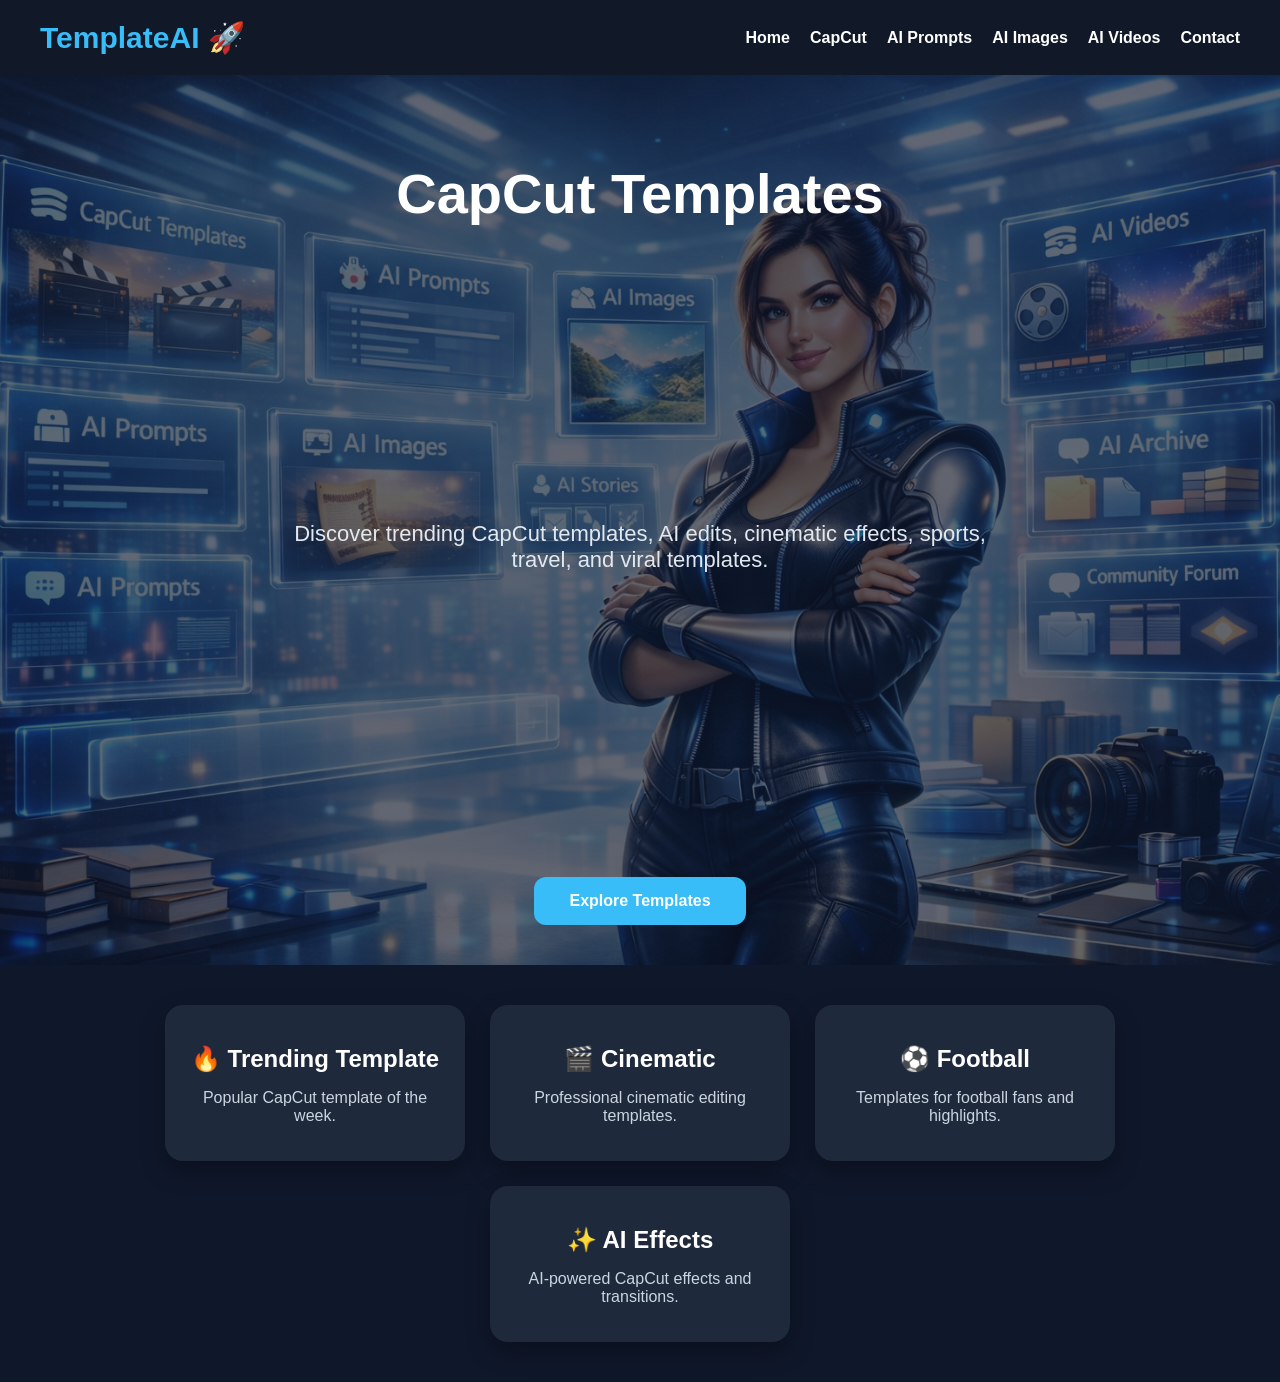
==== capcut.html @ dff2cbb7 "Update capcut.html" ====
<!DOCTYPE html>
<html lang="en">
<head>
<meta charset="UTF-8">
<meta name="viewport" content="width=device-width, initial-scale=1.0">
<title>CapCut Templates - TemplateAI</title>
<link rel="stylesheet" href="style.css">
</head>

<body>

<header>
<div class="logo">TemplateAI 🚀</div>

<nav>
<a href="index.html">Home</a>
<a href="capcut.html">CapCut</a>
<a href="#">AI Prompts</a>
<a href="#">AI Images</a>
<a href="#">AI Videos</a>
<a href="#">Contact</a>
</nav>
</header>

<section class="hero">
<h1>CapCut Templates</h1><p>Discover trending CapCut templates, AI edits, cinematic effects, sports, travel, and viral templates.</p>

<a class="button" href="#templates">Explore Templates</a>
</section>

<section class="cards">

<div class="card">
<h2>🔥 Trending Template</h2>
<p>Popular CapCut template of the week.</p>
</div>

<div class="card">
<h2>🎬 Cinematic</h2>
<p>Professional cinematic editing templates.</p>
</div>

<div class="card">
<h2>⚽ Football</h2>
<p>Templates for football fans and highlights.</p>
</div>

<div class="card">
<h2>✨ AI Effects</h2>
<p>AI-powered CapCut effects and transitions.</p>
</div>

</section>

</body>
</html>
---- style.css ----
body{
    margin:0;
    font-family:Arial,sans-serif;
    background:#0f172a;
    color:#ffffff;
}

header{
    display:flex;
    justify-content:space-between;
    align-items:center;
    padding:20px 40px;
    background:#111827;
    position:sticky;
    top:0;
    z-index:1000;
}

.logo{
    font-size:30px;
    font-weight:bold;
    color:#38bdf8;
}

.menu-btn{
    display:none;
    background:none;
    border:none;
    color:white;
    font-size:32px;
    cursor:pointer;
}

nav{
    display:flex;
    gap:20px;
}

nav a{
    color:white;
    text-decoration:none;
    font-weight:bold;
    transition:.3s;
}

nav a:hover{
    color:#38bdf8;
}

.hero{
    background:
    linear-gradient(rgba(15,23,42,.65),rgba(15,23,42,.65)),
    url("image_1784123699800.jpeg");
    background-size:cover;
    background-position:center;
    background-repeat:no-repeat;
    min-height:90vh;
    display:flex;
    flex-direction:column;
    justify-content:center;
    align-items:center;
    text-align:center;
    padding:40px 20px;
}

.hero h1{
    font-size:56px;
    margin-bottom:15px;
}

.hero p{
    font-size:22px;
    color:#e2e8f0;
    max-width:700px;
    margin:auto;
}

.button{
    display:inline-block;
    margin-top:25px;
    padding:15px 35px;
    background:#38bdf8;
    color:white;
    text-decoration:none;
    border-radius:12px;
    font-weight:bold;
    transition:.3s;
}

.button:hover{
    background:#0ea5e9;
    transform:scale(1.05);
}

.title{
    text-align:center;
    margin:50px 0 20px;
    font-size:34px;
}

input{
    width:80%;
    max-width:500px;
    padding:15px;
    margin-top:25px;
    border:none;
    border-radius:10px;
    font-size:18px;
    text-align:center;
    outline:none;
}

.cards{
    display:flex;
    flex-wrap:wrap;
    justify-content:center;
    gap:25px;
    padding:40px;
}

.card{
    width:260px;
    background:#1e293b;
    padding:20px;
    border-radius:18px;
    text-align:center;
    transition:.3s;
    box-shadow:0 10px 25px rgba(0,0,0,.3);
}

.card:hover{
    transform:translateY(-10px);
    background:#334155;
}

.card img{
    width:100%;
    height:180px;
    object-fit:cover;
    border-radius:12px;
    margin-bottom:15px;
}

.card h2{
    margin-bottom:10px;
}

.card p{
    color:#cbd5e1;
}

.card-link{
    text-decoration:none;
    color:white;
}

footer{
    background:#111827;
    text-align:center;
    padding:30px;
    margin-top:60px;
    color:#94a3b8;
}

@media (max-width:768px){

header{
    flex-direction:column;
    text-align:center;
    padding:20px;
}

.logo{
    font-size:38px;
    margin-bottom:15px;
}

.menu-btn{
    display:block;
    margin-bottom:15px;
}

nav{
    display:none;
    flex-direction:column;
    align-items:center;
    gap:15px;
    width:100%;
}

nav.show{
    display:flex;
}

nav a{
    font-size:18px;
}

.hero{
    min-height:70vh;
    padding:60px 20px;
}

.hero h1{
    font-size:40px;
}

.hero p{
    font-size:18px;
}

.cards{
    padding:20px;
}

.card{
    width:100%;
    max-width:340px;
}

input{
    width:90%;
}

}
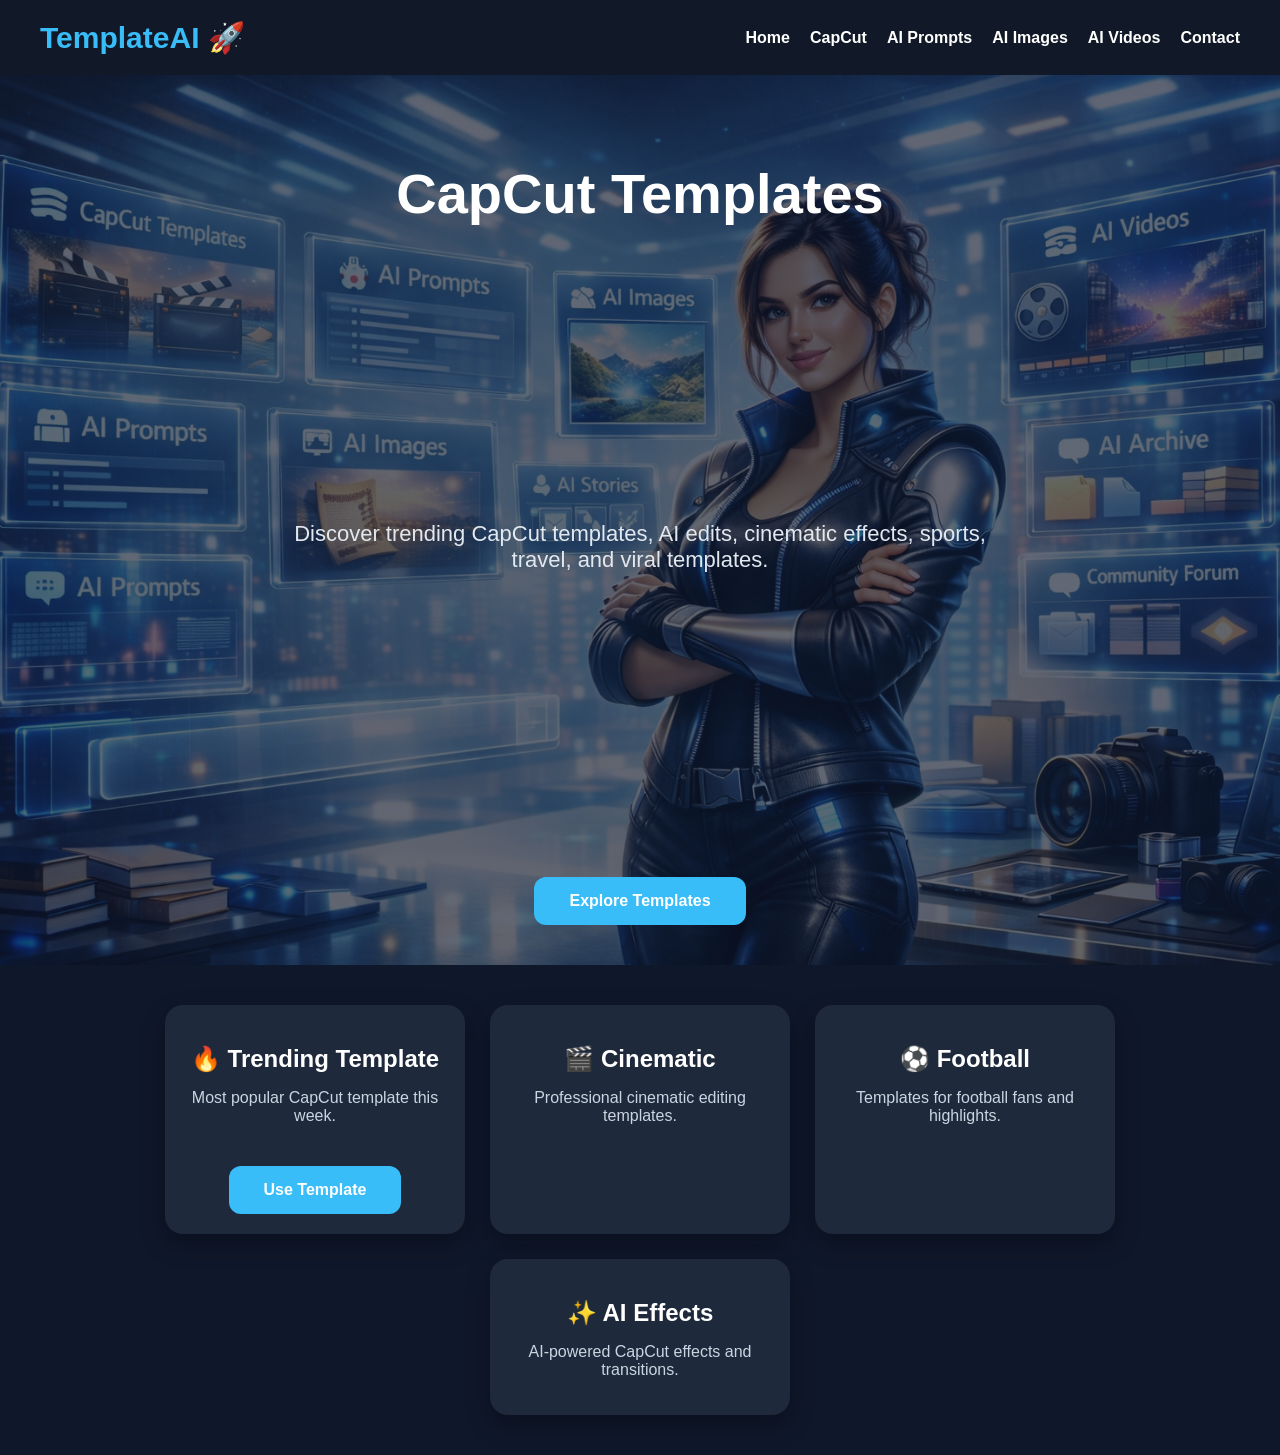
==== commit 175c6103: "Update capcut.html" ====
--- a/capcut.html
+++ b/capcut.html
@@ -28,11 +28,11 @@
 <a class="button" href="#templates">Explore Templates</a>
 </section>
 
-<section class="cards">
-
+<section class="cards" id="templates">
 <div class="card">
 <h2>🔥 Trending Template</h2>
-<p>Popular CapCut template of the week.</p>
+<p>Most popular CapCut template this week.</p>
+<a class="button" href="#">Use Template</a>
 </div>
 
 <div class="card">
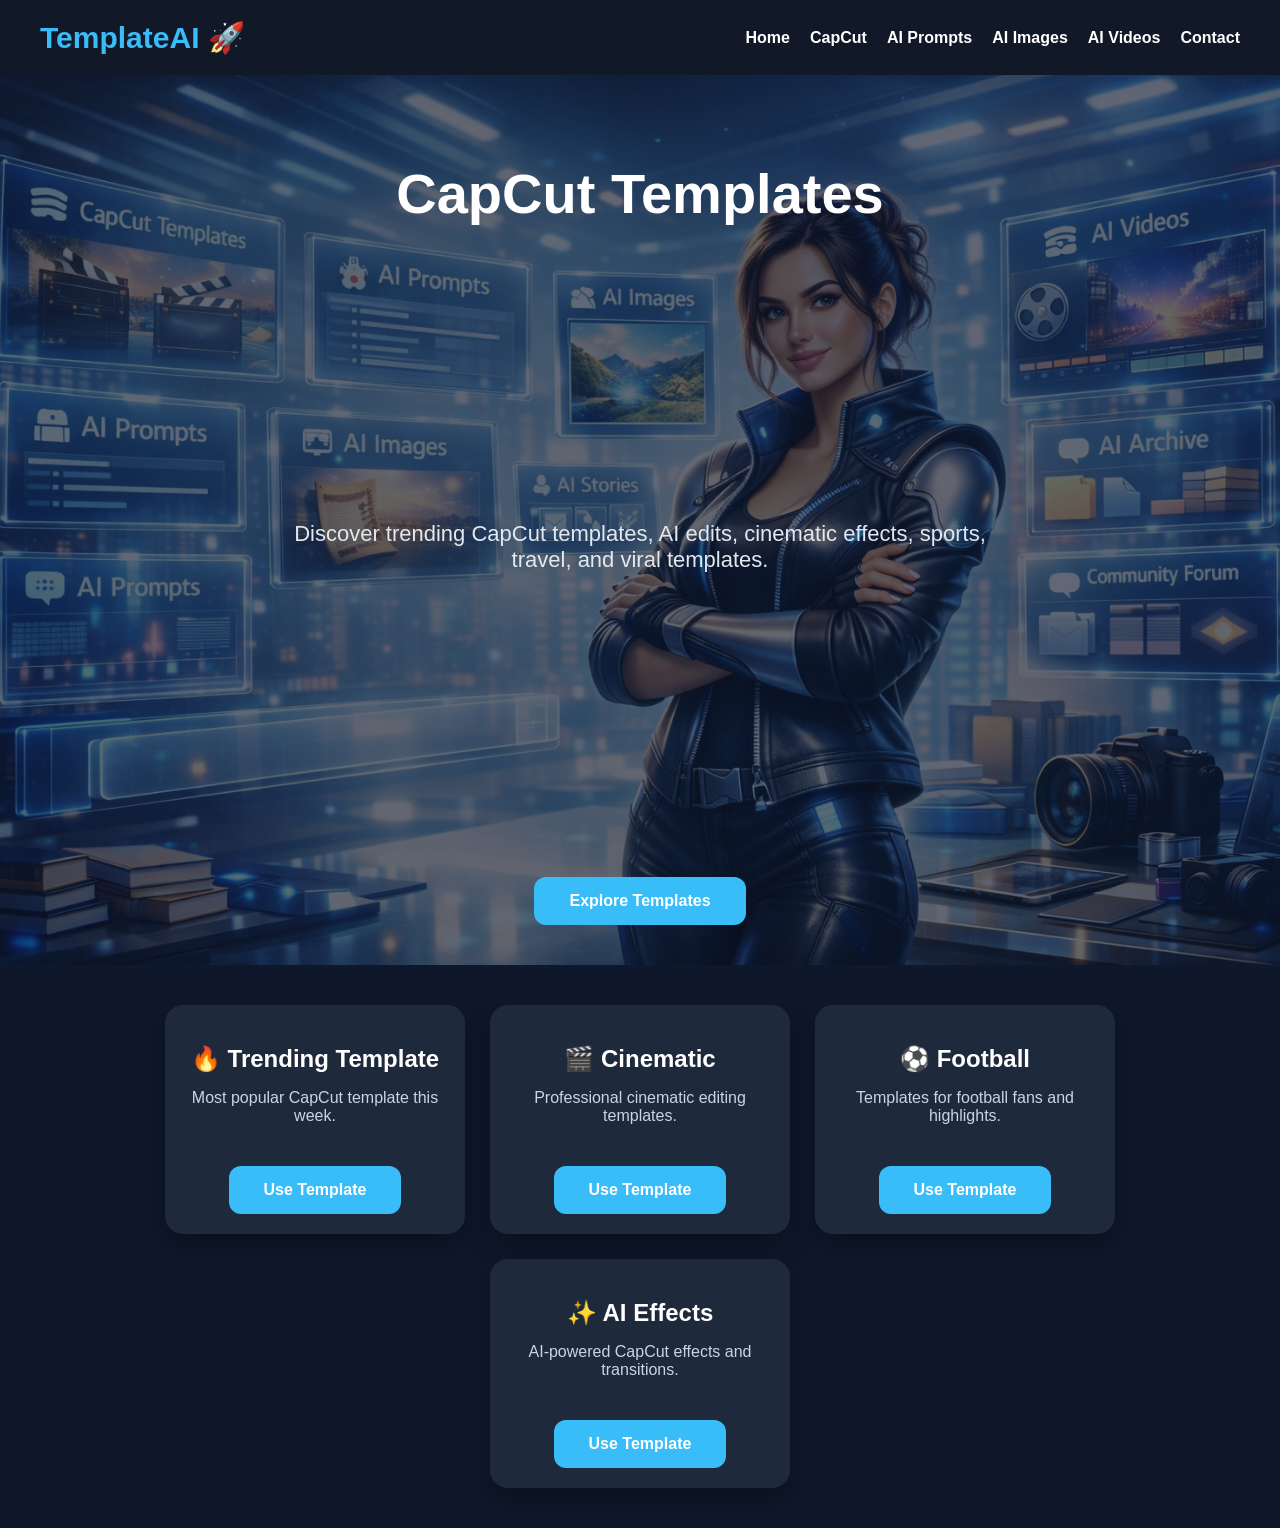
==== commit 7df58134: "Update capcut.html" ====
--- a/capcut.html
+++ b/capcut.html
@@ -23,12 +23,15 @@
 </header>
 
 <section class="hero">
-<h1>CapCut Templates</h1><p>Discover trending CapCut templates, AI edits, cinematic effects, sports, travel, and viral templates.</p>
+<h1>CapCut Templates</h1>
+
+<p>Discover trending CapCut templates, AI edits, cinematic effects, sports, travel, and viral templates.</p>
 
 <a class="button" href="#templates">Explore Templates</a>
 </section>
 
 <section class="cards" id="templates">
+
 <div class="card">
 <h2>🔥 Trending Template</h2>
 <p>Most popular CapCut template this week.</p>
@@ -38,16 +41,19 @@
 <div class="card">
 <h2>🎬 Cinematic</h2>
 <p>Professional cinematic editing templates.</p>
+<a class="button" href="#">Use Template</a>
 </div>
 
 <div class="card">
 <h2>⚽ Football</h2>
 <p>Templates for football fans and highlights.</p>
+<a class="button" href="#">Use Template</a>
 </div>
 
 <div class="card">
 <h2>✨ AI Effects</h2>
 <p>AI-powered CapCut effects and transitions.</p>
+<a class="button" href="#">Use Template</a>
 </div>
 
 </section>
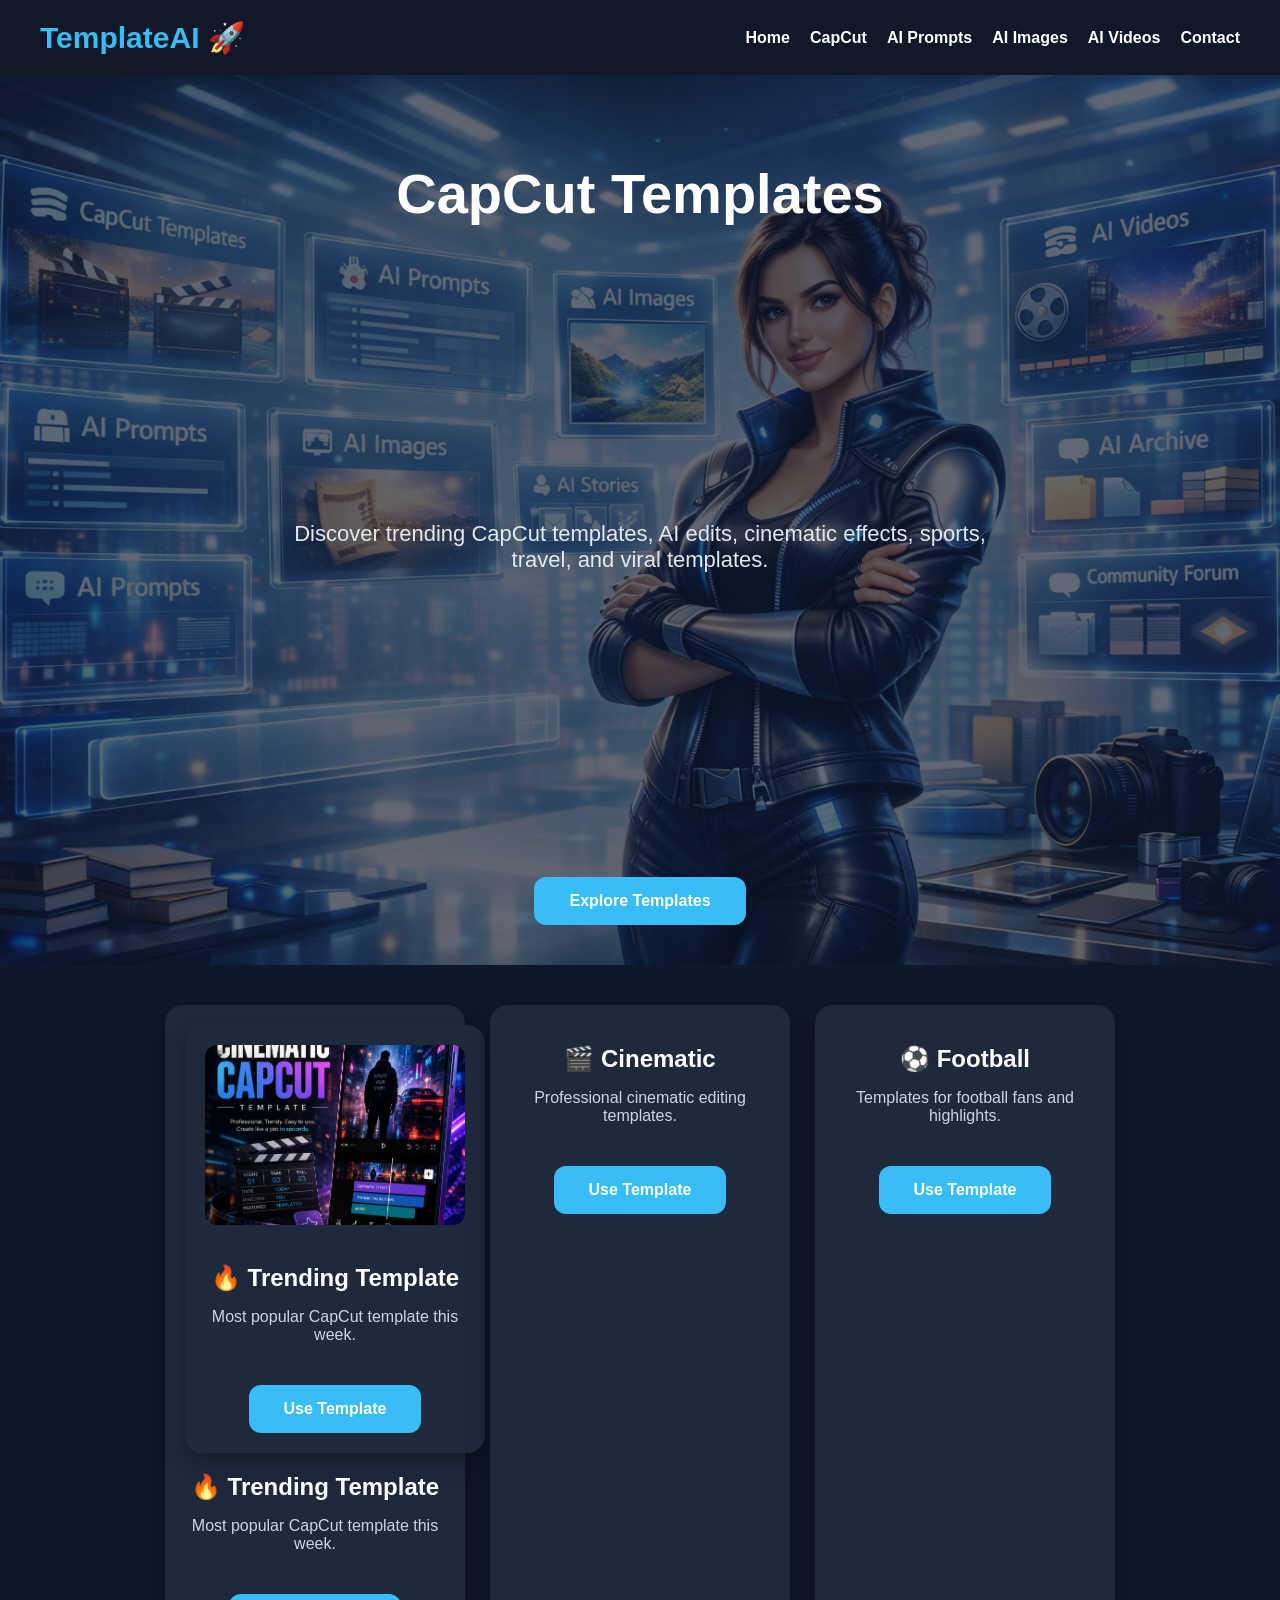
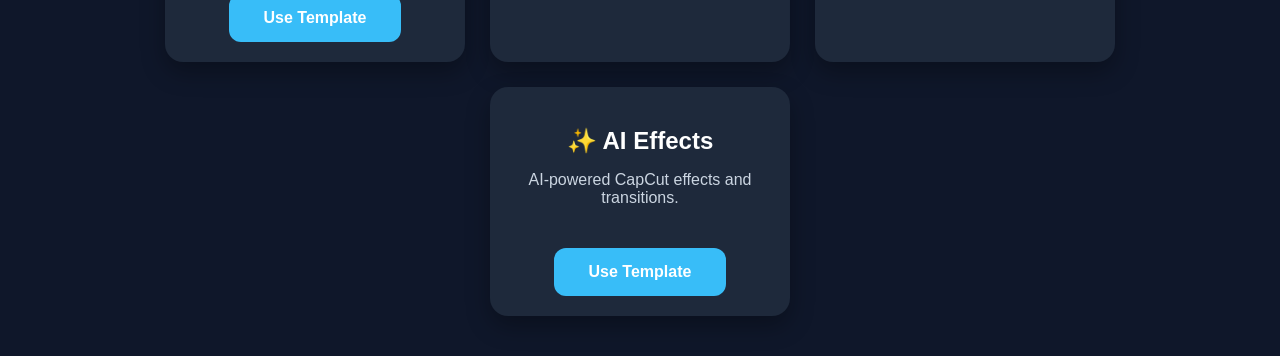
==== commit 474c15bb: "Update capcut.html" ====
--- a/capcut.html
+++ b/capcut.html
@@ -32,7 +32,12 @@
 
 <section class="cards" id="templates">
 
-<div class="card">
+<div class="card"><div class="card">
+<img src="file_00000000b7c8720a81c86e5440d9ca4d.png" alt="Trending Template">
+<h2>🔥 Trending Template</h2>
+<p>Most popular CapCut template this week.</p>
+<a class="button" href="#">Use Template</a>
+</div>
 <h2>🔥 Trending Template</h2>
 <p>Most popular CapCut template this week.</p>
 <a class="button" href="#">Use Template</a>
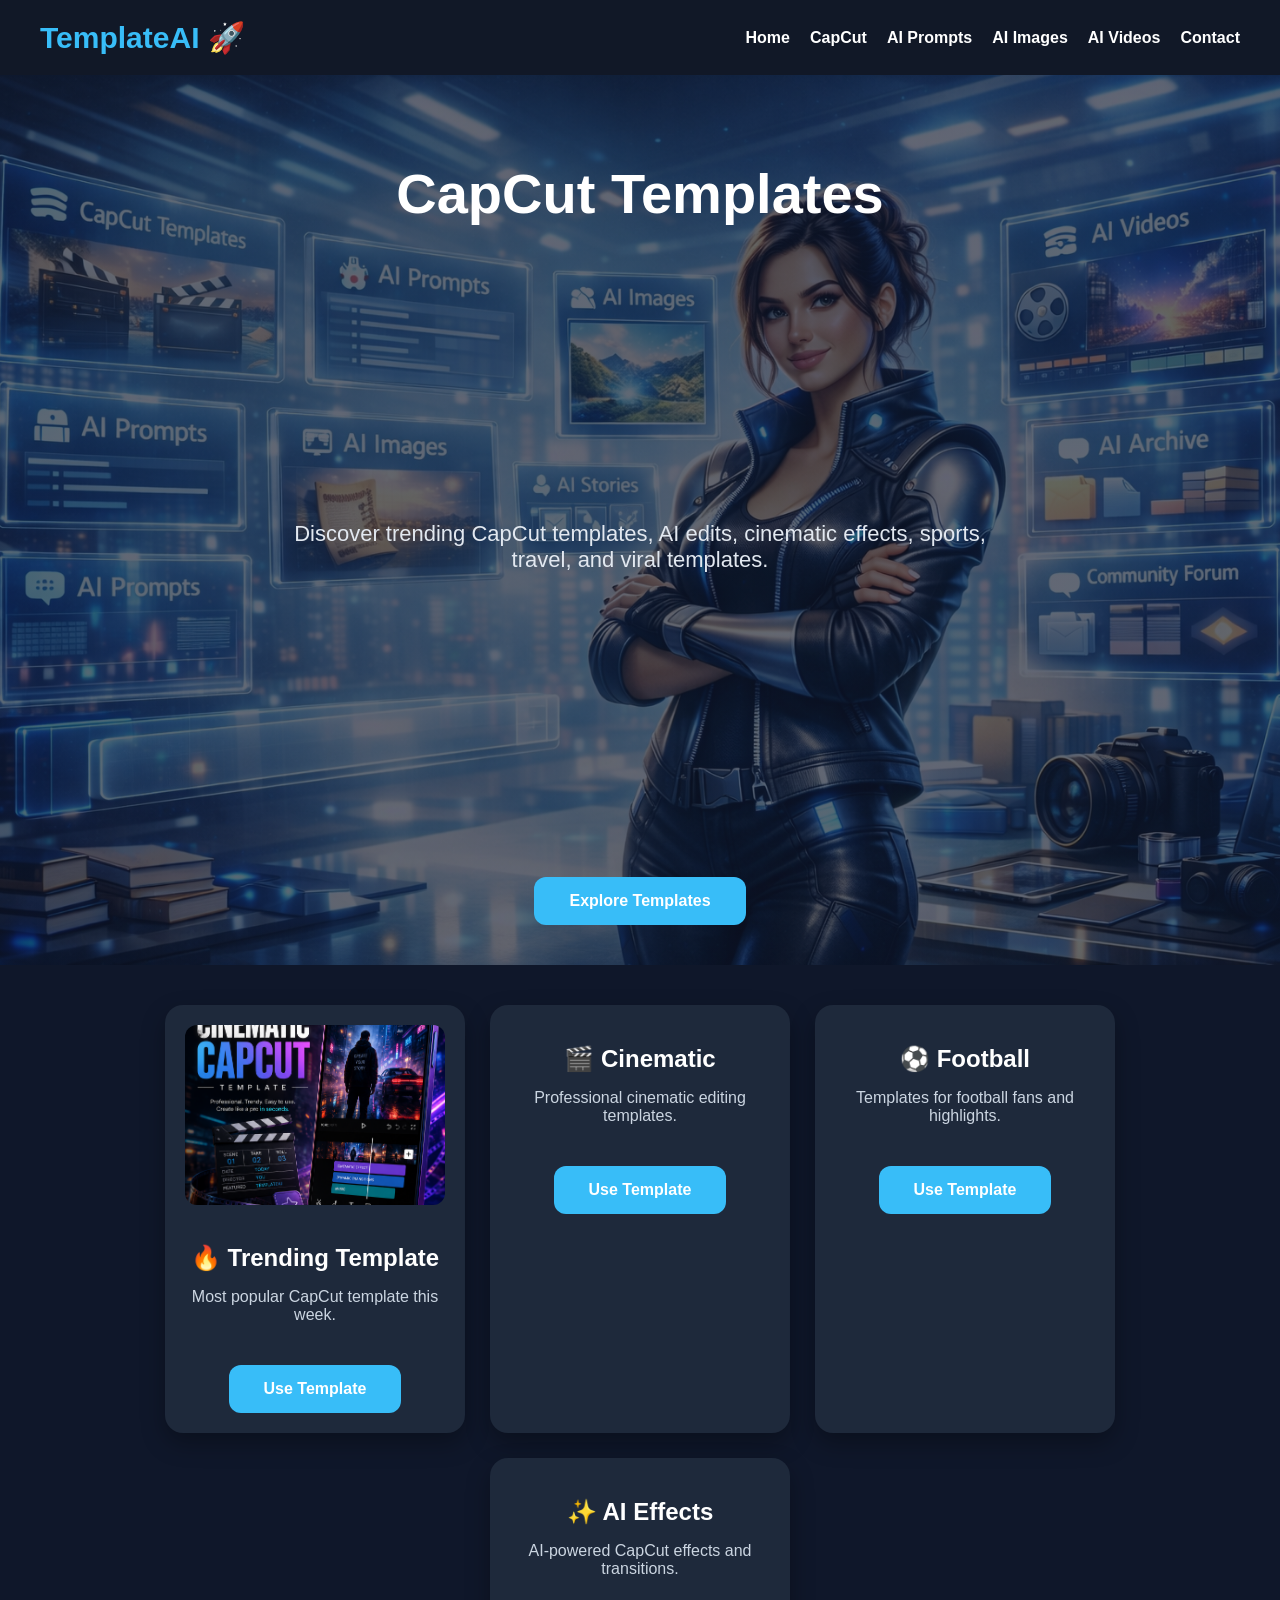
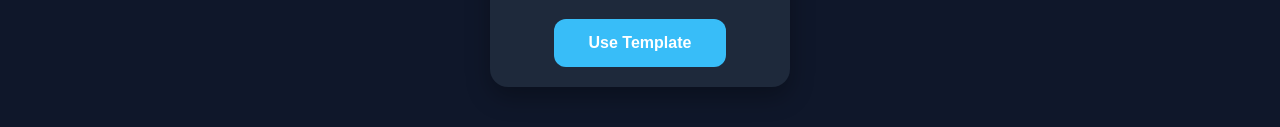
==== commit 9fb31f74: "Update capcut.html" ====
--- a/capcut.html
+++ b/capcut.html
@@ -32,12 +32,8 @@
 
 <section class="cards" id="templates">
 
-<div class="card"><div class="card">
+<div class="card">
 <img src="file_00000000b7c8720a81c86e5440d9ca4d.png" alt="Trending Template">
-<h2>🔥 Trending Template</h2>
-<p>Most popular CapCut template this week.</p>
-<a class="button" href="#">Use Template</a>
-</div>
 <h2>🔥 Trending Template</h2>
 <p>Most popular CapCut template this week.</p>
 <a class="button" href="#">Use Template</a>
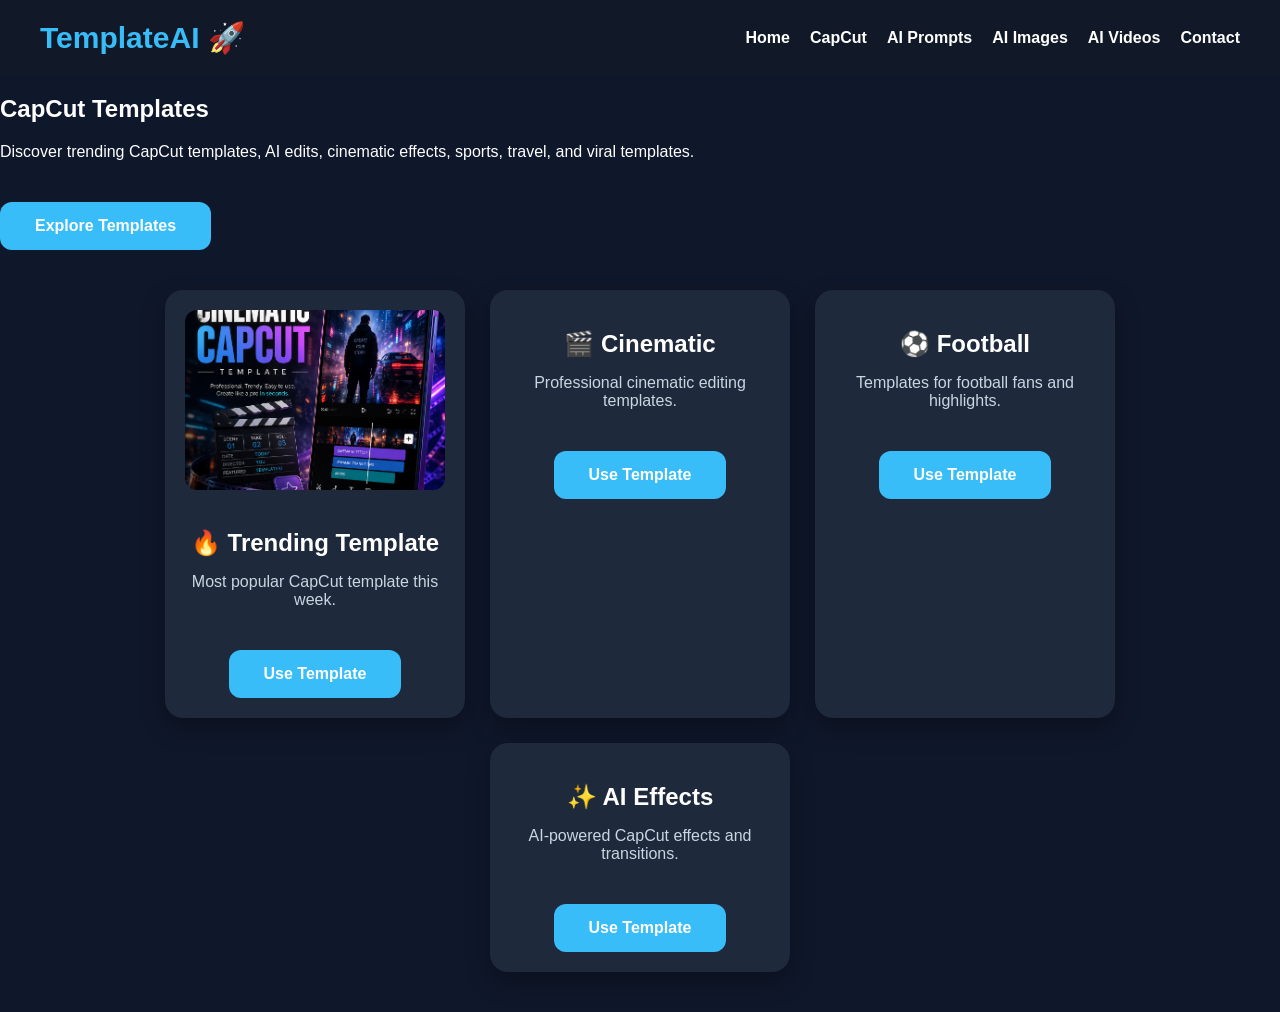
==== commit f906d256: "Update capcut.html" ====
--- a/capcut.html
+++ b/capcut.html
@@ -22,7 +22,7 @@
 </nav>
 </header>
 
-<section class="hero">
+<section class="capcut-hero">
 <h1>CapCut Templates</h1>
 
 <p>Discover trending CapCut templates, AI edits, cinematic effects, sports, travel, and viral templates.</p>
